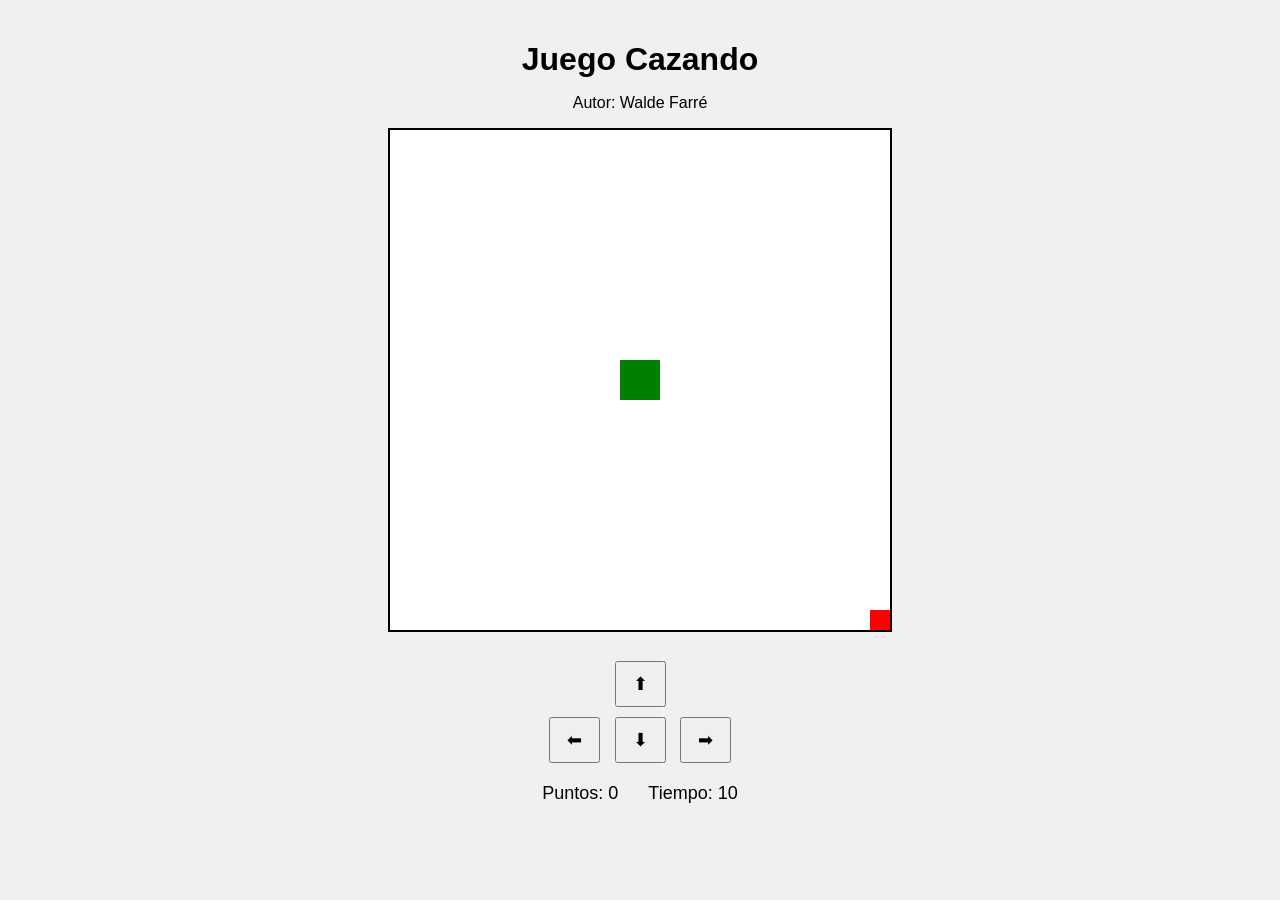
==== cazando.html @ f28639cc "Dibujo y funcion graficarRectangulo() v2 final" ====
<!DOCTYPE html>
<html>
<head>
  <title>Juego Cazando</title>
  <link rel="stylesheet" href="cazando.css">
</head>
<body onload="iniciarJuego()">
 
  <h1>Juego Cazando</h1>
  <p>Autor: Walde Farré</p>
 
  <canvas id="areaJuego" width="500" height="500"></canvas>
 
 
  <div class="controles">
    <button>⬆</button>
    <br>
    <button>⬅</button>
    <button>⬇</button>
    <button>➡</button>
  </div>
 
 
  <div class="panel">
    <span>Puntos: <span id="puntos">0</span></span>
    <span>Tiempo: <span id="tiempo">10</span></span>
  </div>
 
  <p id="mensaje"></p>
 
  <script src="cazando.js"></script>
</body>
</html>
---- cazando.css ----
body {
  text-align: center;
  font-family: Arial, sans-serif;
  background: #f0f0f0;
  margin: 0;
  padding: 20px;
}

h1 {
  margin-bottom: 5px;
}

.panel {
  margin: 15px 0;
  font-size: 18px;
  display: flex;
  justify-content: center;
  gap: 30px;
}

canvas {
  background: white;
  border: 2px solid black;
}

.controles {
  margin-top: 20px;
}

button {
  margin: 5px;
  padding: 10px 16px;
  font-size: 18px;
  cursor: pointer;
}

#mensaje {
  font-size: 20px;
  font-weight: bold;
  color: darkred;
  margin-top: 15px;
}
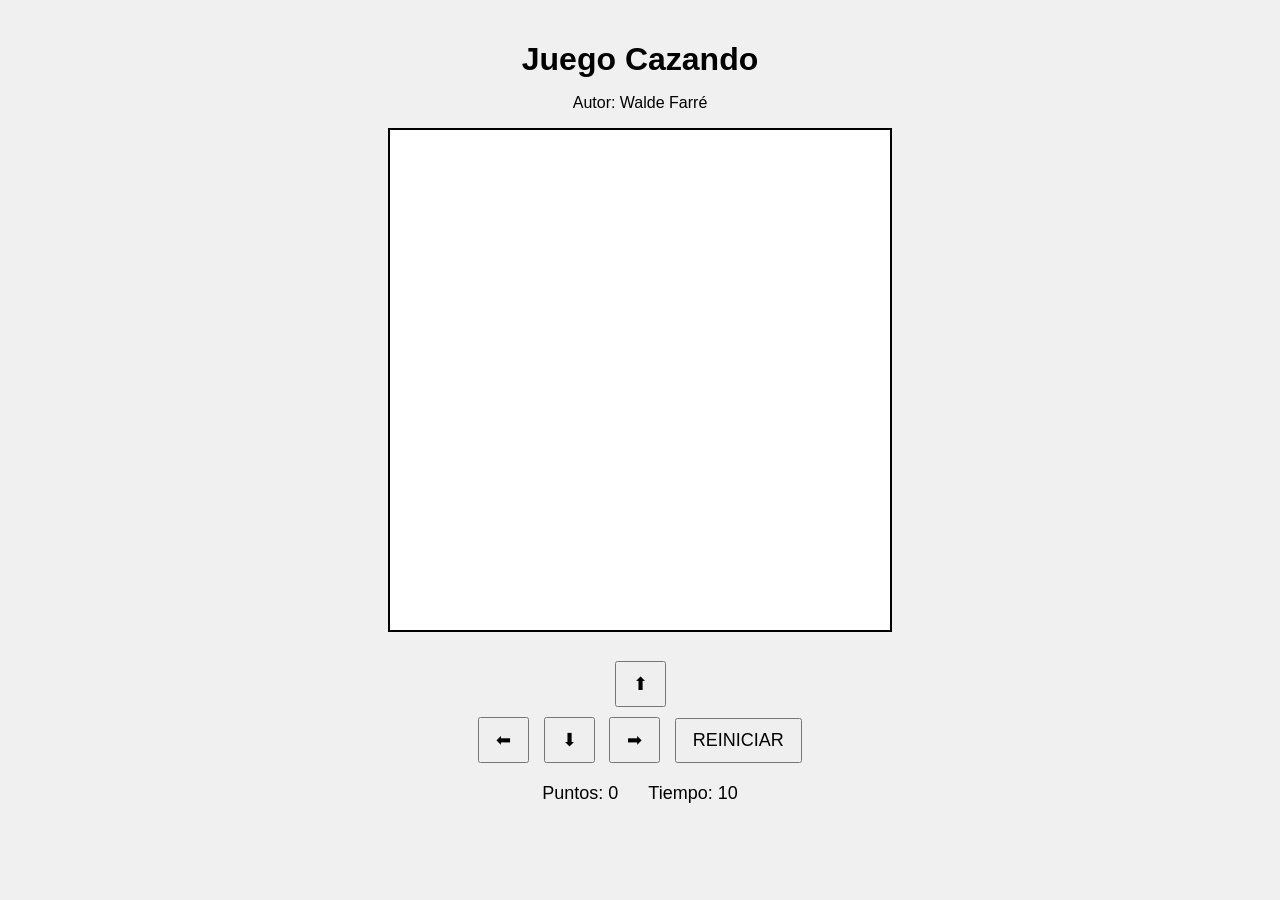
==== commit fe2e1e12: "Agregando boton Reiniciar y su funcion reiniciar, final" ====
--- a/cazando.html
+++ b/cazando.html
@@ -13,11 +13,12 @@
  
  
   <div class="controles">
-    <button>⬆</button>
+    <button onclick="moverArriba()">⬆</button>
     <br>
-    <button>⬅</button>
-    <button>⬇</button>
-    <button>➡</button>
+    <button onclick="moverIzquierda()">⬅</button>
+    <button onclick="moverAbajo()">⬇</button>
+    <button onclick="moverDerecha()">➡</button>
+    <button onclick="reiniciar()">REINICIAR</button>
   </div>
  
  
@@ -29,5 +30,9 @@
   <p id="mensaje"></p>
  
   <script src="cazando.js"></script>
+
+  <script src="utilitarios.js"></script>
+  <script src="cazando.js"></script>
+
 </body>
 </html>
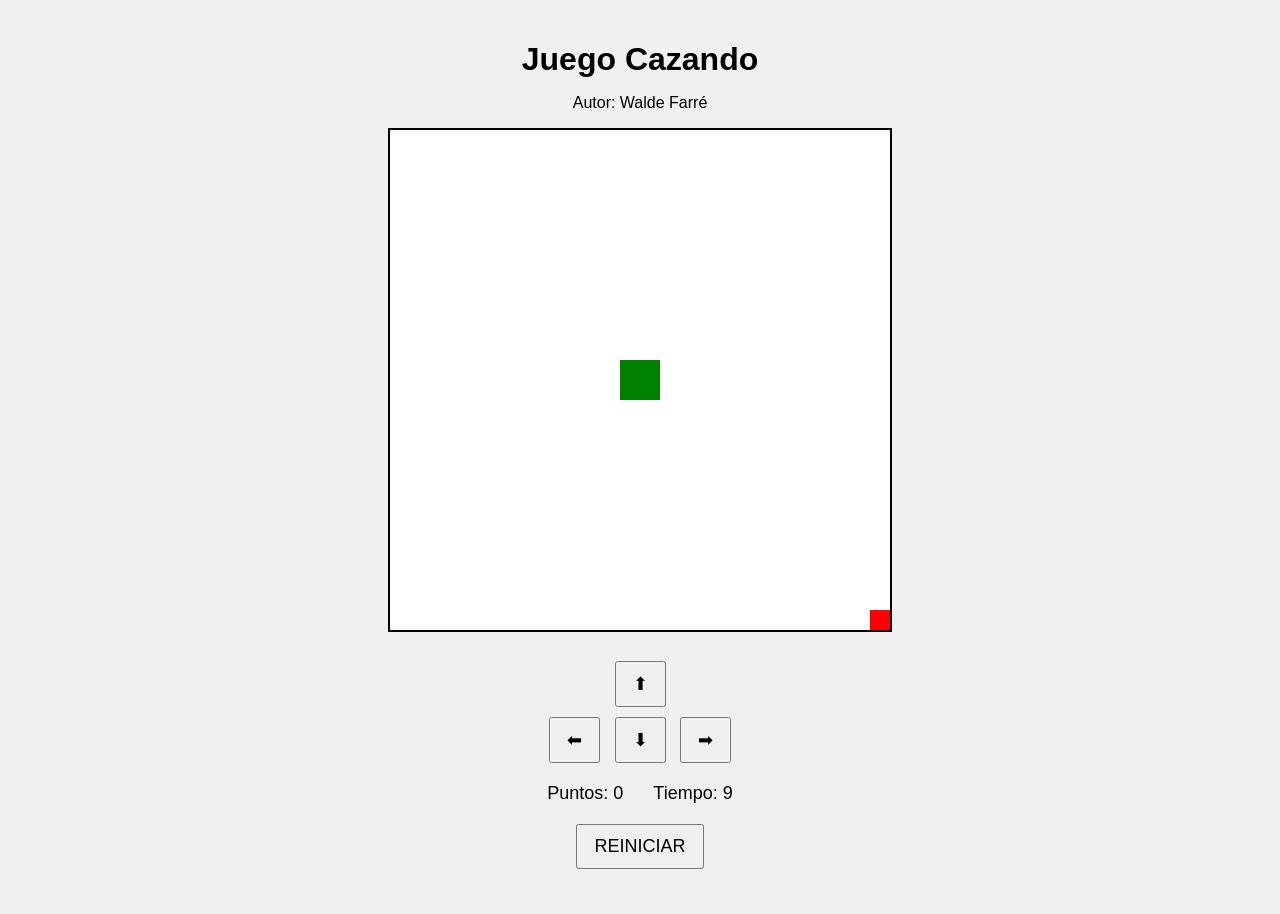
==== commit b3bb2d1a: "reorganización de estructuras en el.js y en el .html, inclusión de utilitarios.js (en base a los vid" ====
--- a/cazando.html
+++ b/cazando.html
@@ -18,7 +18,6 @@
     <button onclick="moverIzquierda()">⬅</button>
     <button onclick="moverAbajo()">⬇</button>
     <button onclick="moverDerecha()">➡</button>
-    <button onclick="reiniciar()">REINICIAR</button>
   </div>
  
  
@@ -27,12 +26,11 @@
     <span>Tiempo: <span id="tiempo">10</span></span>
   </div>
  
+  <button onclick="reiniciar()">REINICIAR</button>
+ 
   <p id="mensaje"></p>
  
-  <script src="cazando.js"></script>
-
   <script src="utilitarios.js"></script>
   <script src="cazando.js"></script>
-
 </body>
 </html>
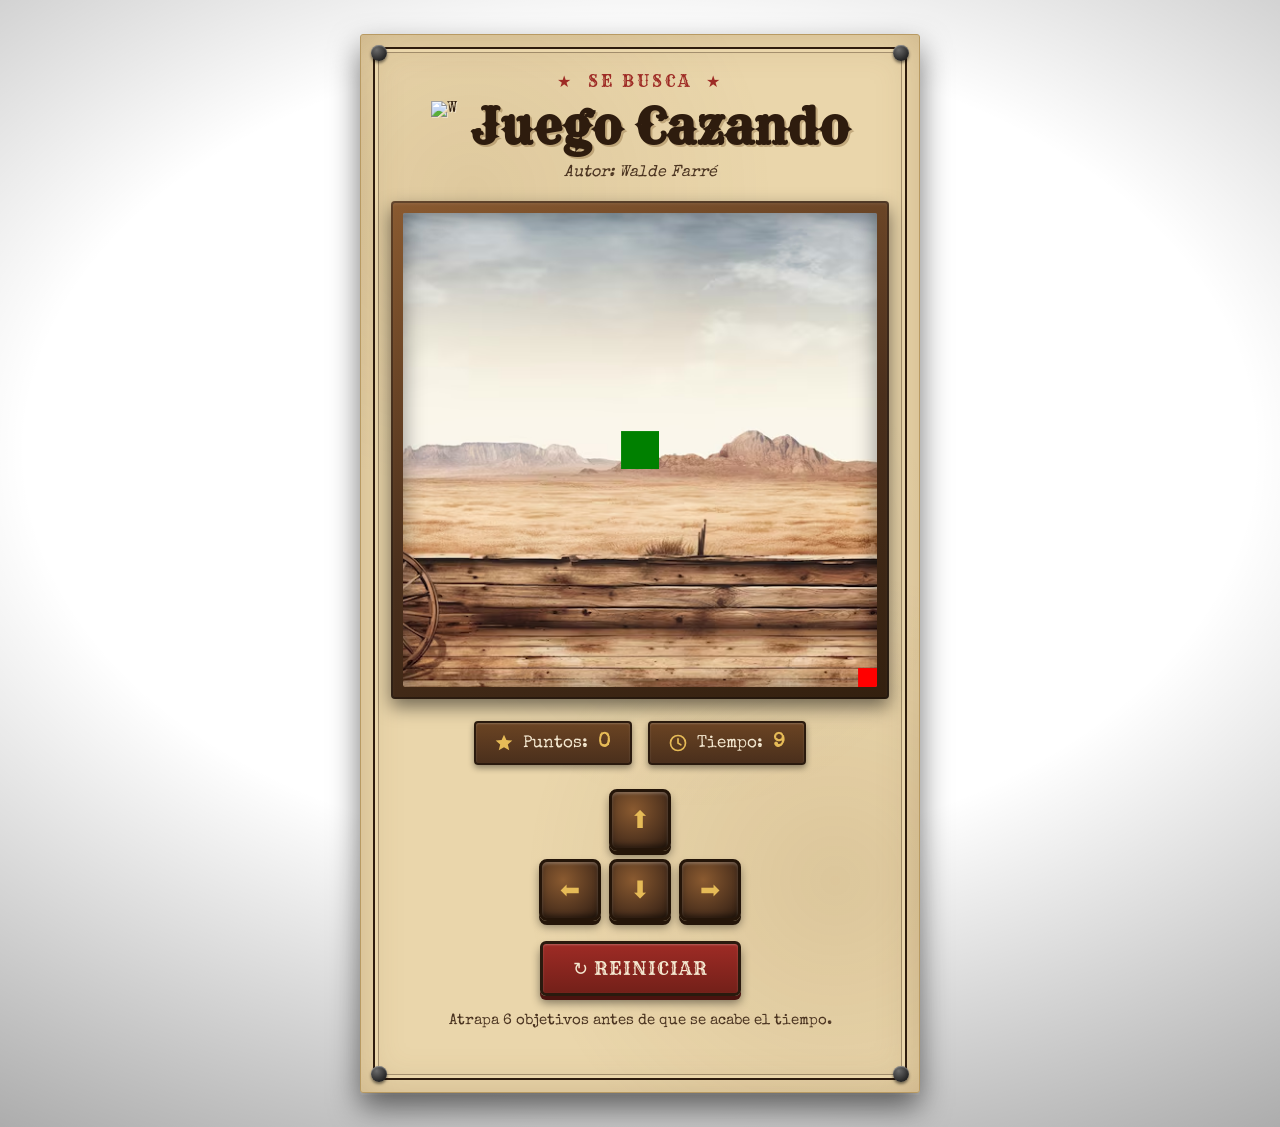
==== commit 0c33d0a4: "Actualizando el .HTML y el .CSS con la mágia de la IA" ====
--- a/cazando.html
+++ b/cazando.html
@@ -1,35 +1,62 @@
 <!DOCTYPE html>
-<html>
+<html lang="es">
 <head>
-  <title>Juego Cazando</title>
+  <meta charset="UTF-8">
+  <meta name="viewport" content="width=device-width, initial-scale=1.0">
+  <title>Juego Cazando · Viejo Oeste</title>
+
+  <link rel="preconnect" href="https://fonts.googleapis.com">
+  <link rel="preconnect" href="https://fonts.gstatic.com" crossorigin>
+  <link href="https://fonts.googleapis.com/css2?family=Rye&family=Special+Elite&display=swap" rel="stylesheet">
+
   <link rel="stylesheet" href="cazando.css">
 </head>
 <body onload="iniciarJuego()">
- 
-  <h1>Juego Cazando</h1>
-  <p>Autor: Walde Farré</p>
- 
-  <canvas id="areaJuego" width="500" height="500"></canvas>
- 
- 
-  <div class="controles">
-    <button onclick="moverArriba()">⬆</button>
-    <br>
-    <button onclick="moverIzquierda()">⬅</button>
-    <button onclick="moverAbajo()">⬇</button>
-    <button onclick="moverDerecha()">➡</button>
-  </div>
- 
- 
-  <div class="panel">
-    <span>Puntos: <span id="puntos">0</span></span>
-    <span>Tiempo: <span id="tiempo">10</span></span>
-  </div>
- 
-  <button onclick="reiniciar()">REINICIAR</button>
- 
-  <p id="mensaje"></p>
- 
+
+  <main class="cartel">
+    <span class="clavo clavo--tl" aria-hidden="true"></span>
+    <span class="clavo clavo--tr" aria-hidden="true"></span>
+    <span class="clavo clavo--bl" aria-hidden="true"></span>
+    <span class="clavo clavo--br" aria-hidden="true"></span>
+
+    <header class="cabecera">
+      <p class="eyebrow">&#9733; &nbsp;SE BUSCA&nbsp; &#9733;</p>
+      <div class="titulo-fila">
+        <img class="emblema" src="W.png" alt="W">
+        <h1>Juego Cazando</h1>
+      </div>
+      <p class="autor">Autor: Walde Farr&eacute;</p>
+    </header>
+
+    <div class="marco-canvas">
+      <canvas id="areaJuego" width="500" height="500"></canvas>
+    </div>
+
+    <div class="panel">
+      <span class="placa placa--puntos">
+        <svg class="ic" viewBox="0 0 24 24" aria-hidden="true"><path d="M12 2l2.9 6.5 7.1.6-5.4 4.7 1.7 7-6.3-3.8-6.3 3.8 1.7-7-5.4-4.7 7.1-.6z"/></svg>
+        Puntos: <span id="puntos">0</span>
+      </span>
+      <span class="placa placa--tiempo">
+        <svg class="ic" viewBox="0 0 24 24" aria-hidden="true"><circle cx="12" cy="12" r="9" fill="none" stroke="currentColor" stroke-width="2"/><path d="M12 7v5l3.5 2.2" fill="none" stroke="currentColor" stroke-width="2" stroke-linecap="round"/></svg>
+        Tiempo: <span id="tiempo">10</span>
+      </span>
+    </div>
+
+    <div class="controles">
+      <button onclick="moverArriba()">&#11014;</button>
+      <br>
+      <button onclick="moverIzquierda()">&#11013;</button>
+      <button onclick="moverAbajo()">&#11015;</button>
+      <button onclick="moverDerecha()">&#10145;</button>
+    </div>
+
+    <button class="btn-reiniciar" onclick="reiniciar()">&#8635; REINICIAR</button>
+
+    <p class="instruccion">Atrapa 6 objetivos antes de que se acabe el tiempo.</p>
+    <p id="mensaje"></p>
+  </main>
+
   <script src="utilitarios.js"></script>
   <script src="cazando.js"></script>
 </body>
--- a/cazando.css
+++ b/cazando.css
@@ -1,42 +1,286 @@
+/* ================================================================
+   JUEGO CAZANDO — edición VIEJO OESTE 🤠
+   Cartel "SE BUSCA" de papel viejo clavado a una pared de tablones
+   (Solo HTML + CSS — el JavaScript no se modifica)
+   ================================================================ */
+
+:root {
+  --papel:      #ead6ab;
+  --papel-osc:  #dcc38f;
+  --madera:     #4a2f1c;
+  --madera-cl:  #6b4423;
+  --madera-luz: #8a5a30;
+  --sepia:      #2e1c0e;
+  --sepia2:     #4a3320;
+  --oro:        #c8912f;
+  --oro-cl:     #e6bb57;
+  --rojo:       #9e2b25;
+  --rojo-osc:   #732019;
+  --crema:      #f4e8d0;
+}
+
+* { box-sizing: border-box; }
+
 body {
+  margin: 0;
+  padding: 34px 16px;
+  min-height: 100vh;
+  display: flex;
+  flex-direction: column;
+  align-items: center;
+  justify-content: center;
   text-align: center;
-  font-family: Arial, sans-serif;
-  background: #f0f0f0;
+  font-family: 'Special Elite', 'Courier New', monospace;
+  color: var(--sepia);
+  /* pared de tablones de madera + viñeta */
+  background:
+    radial-gradient(120% 90% at 50% 40%, transparent 40%, rgba(0,0,0,0.5) 100%),
+    url("madera.png");
+  background-size: cover, 240px 240px;
+  background-repeat: no-repeat, repeat;
+}
+
+/* ================= CARTEL "SE BUSCA" ========================== */
+.cartel {
+  position: relative;
+  width: 100%;
+  max-width: 560px;
+  padding: 30px 30px 34px;
+  background:
+    radial-gradient(circle at 20% 15%, rgba(120,85,40,0.10), transparent 30%),
+    radial-gradient(circle at 85% 80%, rgba(120,85,40,0.12), transparent 32%),
+    radial-gradient(circle at 60% 50%, rgba(150,110,60,0.06), transparent 40%),
+    var(--papel);
+  border: 1px solid #b89a63;
+  border-radius: 3px;
+  box-shadow:
+    inset 0 0 40px rgba(120, 85, 40, 0.25),
+    0 14px 30px rgba(0, 0, 0, 0.55),
+    0 2px 0 rgba(255, 255, 255, 0.15);
+  animation: clavar 0.5s ease-out;
+}
+/* marco de línea interior (típico de los wanted posters) */
+.cartel::before {
+  content: "";
+  position: absolute;
+  inset: 12px;
+  border: 2px solid var(--sepia);
+  border-radius: 2px;
+  box-shadow: inset 0 0 0 3px var(--papel), inset 0 0 0 4px rgba(46,28,14,0.35);
+  pointer-events: none;
+}
+@keyframes clavar {
+  from { opacity: 0; transform: translateY(-10px) rotate(-0.4deg); }
+  to   { opacity: 1; transform: none; }
+}
+
+/* Clavos de hierro en las esquinas */
+.clavo {
+  position: absolute;
+  width: 16px; height: 16px;
+  border-radius: 50%;
+  background: radial-gradient(circle at 35% 30%, #6b6b6b, #2b2b2b 65%, #111);
+  box-shadow: 0 2px 3px rgba(0,0,0,0.5), inset 0 1px 1px rgba(255,255,255,0.35);
+  z-index: 4;
+}
+.clavo--tl { top: 10px; left: 10px; }
+.clavo--tr { top: 10px; right: 10px; }
+.clavo--bl { bottom: 10px; left: 10px; }
+.clavo--br { bottom: 10px; right: 10px; }
+
+/* ================= CABECERA =================================== */
+.cabecera { position: relative; z-index: 1; margin-bottom: 20px; }
+
+.eyebrow {
+  font-family: 'Rye', serif;
+  font-size: clamp(0.8rem, 2.6vw, 1rem);
+  letter-spacing: 3px;
+  color: var(--rojo);
+  margin: 6px 0 10px;
+}
+.titulo-fila {
+  display: flex;
+  align-items: center;
+  justify-content: center;
+  gap: 14px;
+  flex-wrap: wrap;
+}
+.emblema {
+  height: 52px;
+  width: auto;
+  filter: drop-shadow(1px 1px 0 rgba(255,255,255,0.4));
+}
+.cartel h1 {
+  font-family: 'Rye', serif;
+  font-size: clamp(2rem, 7vw, 3rem);
+  line-height: 1;
   margin: 0;
-  padding: 20px;
-}
-
-h1 {
-  margin-bottom: 5px;
-}
-
+  color: var(--sepia);
+  text-shadow: 2px 2px 0 rgba(120,85,40,0.35);
+}
+.autor {
+  font-size: clamp(0.85rem, 2.4vw, 1rem);
+  color: var(--sepia2);
+  margin: 12px 0 0;
+  font-style: italic;
+}
+
+/* ================= MARCO DEL CANVAS =========================== */
+.marco-canvas {
+  position: relative;
+  z-index: 1;
+  padding: 12px;
+  margin: 0 auto;
+  width: fit-content;
+  max-width: 100%;
+  background:
+    linear-gradient(160deg, var(--madera-luz), var(--madera) 55%, #33200f);
+  border-radius: 4px;
+  box-shadow:
+    inset 0 0 0 2px rgba(0,0,0,0.35),
+    inset 0 2px 4px rgba(255,255,255,0.15),
+    0 8px 18px rgba(0,0,0,0.5);
+}
+/* IMPORTANTE: se conserva el id #areaJuego y sus atributos width/height */
+#areaJuego {
+  display: block;
+  width: 100%;
+  max-width: 500px;
+  height: auto;
+  aspect-ratio: 1 / 1;
+  border-radius: 2px;
+  /* la escena del desierto va detrás del gato y la comida (JS usa clearRect) */
+  background: url("viejooeste.png") center / cover no-repeat, #d9c9a8;
+  box-shadow: inset 0 0 22px rgba(0,0,0,0.45);
+}
+
+/* ================= PANEL / PLACAS ============================= */
 .panel {
-  margin: 15px 0;
-  font-size: 18px;
+  position: relative;
+  z-index: 1;
   display: flex;
   justify-content: center;
-  gap: 30px;
-}
-
-canvas {
-  background: white;
-  border: 2px solid black;
-}
-
+  flex-wrap: wrap;
+  gap: 16px;
+  margin: 22px 0 6px;
+}
+.placa {
+  display: inline-flex;
+  align-items: center;
+  gap: 9px;
+  padding: 10px 18px;
+  font-size: clamp(0.9rem, 2.4vw, 1.05rem);
+  color: var(--crema);
+  background: linear-gradient(180deg, var(--madera-cl), var(--madera));
+  border: 2px solid #2a1a0e;
+  border-radius: 4px;
+  box-shadow: inset 0 1px 2px rgba(255,255,255,0.2), 0 3px 6px rgba(0,0,0,0.4);
+}
+.placa .ic { width: 20px; height: 20px; flex-shrink: 0; }
+.placa--puntos .ic { fill: var(--oro-cl); }
+.placa--tiempo .ic { color: var(--oro-cl); }
+.placa #puntos, .placa #tiempo {
+  font-weight: bold;
+  color: var(--oro-cl);
+  font-size: 1.2em;
+  min-width: 1.2ch;
+  display: inline-block;
+}
+
+/* ================= CONTROLES (cruceta) ======================= */
 .controles {
-  margin-top: 20px;
-}
-
-button {
-  margin: 5px;
-  padding: 10px 16px;
-  font-size: 18px;
+  position: relative;
+  z-index: 1;
+  display: grid;
+  grid-template-columns: repeat(3, auto);
+  justify-content: center;
+  gap: 8px;
+  margin: 24px 0 20px;
+}
+.controles br { display: none; }
+.controles button:nth-of-type(1) { grid-column: 2; grid-row: 1; } /* arriba */
+.controles button:nth-of-type(2) { grid-column: 1; grid-row: 2; } /* izquierda */
+.controles button:nth-of-type(3) { grid-column: 2; grid-row: 2; } /* abajo */
+.controles button:nth-of-type(4) { grid-column: 3; grid-row: 2; } /* derecha */
+
+.controles button {
+  width: 62px;
+  height: 62px;
+  font-size: 1.5rem;
+  color: var(--oro-cl);
   cursor: pointer;
-}
-
+  background: radial-gradient(circle at 38% 32%, var(--madera-luz), var(--madera) 70%, #2a1a0e);
+  border: 3px solid #241509;
+  border-radius: 8px;
+  box-shadow:
+    inset 0 2px 3px rgba(255,255,255,0.22),
+    inset 0 -3px 5px rgba(0,0,0,0.4),
+    0 4px 0 #241509,
+    0 6px 8px rgba(0,0,0,0.4);
+  transition: transform 0.08s ease, box-shadow 0.08s ease, filter 0.15s ease;
+}
+.controles button:hover { filter: brightness(1.12); }
+.controles button:active {
+  transform: translateY(4px);
+  box-shadow:
+    inset 0 2px 4px rgba(0,0,0,0.4),
+    0 1px 0 #241509,
+    0 2px 4px rgba(0,0,0,0.4);
+}
+.controles button:focus-visible { outline: 3px solid var(--oro-cl); outline-offset: 3px; }
+
+/* ================= BOTÓN REINICIAR =========================== */
+.btn-reiniciar {
+  position: relative;
+  z-index: 1;
+  font-family: 'Rye', serif;
+  font-size: clamp(0.95rem, 2.6vw, 1.15rem);
+  letter-spacing: 1px;
+  color: var(--crema);
+  cursor: pointer;
+  padding: 13px 30px;
+  background: linear-gradient(180deg, var(--rojo), var(--rojo-osc));
+  border: 3px solid #2a1a0e;
+  border-radius: 6px;
+  box-shadow:
+    inset 0 1px 2px rgba(255,255,255,0.25),
+    0 4px 0 #4a130f,
+    0 7px 10px rgba(0,0,0,0.45);
+  transition: transform 0.08s ease, box-shadow 0.08s ease, filter 0.15s ease;
+}
+.btn-reiniciar:hover { filter: brightness(1.1); }
+.btn-reiniciar:active {
+  transform: translateY(4px);
+  box-shadow: inset 0 2px 4px rgba(0,0,0,0.35), 0 1px 0 #4a130f, 0 2px 5px rgba(0,0,0,0.4);
+}
+.btn-reiniciar:focus-visible { outline: 3px solid var(--oro-cl); outline-offset: 3px; }
+
+/* ================= TEXTOS DE ESTADO ========================== */
+.instruccion {
+  position: relative;
+  z-index: 1;
+  font-size: clamp(0.78rem, 2.2vw, 0.92rem);
+  color: var(--sepia2);
+  margin: 18px 0 0;
+}
 #mensaje {
-  font-size: 20px;
+  position: relative;
+  z-index: 1;
+  font-size: 1.15rem;
   font-weight: bold;
-  color: darkred;
-  margin-top: 15px;
-}+  color: var(--rojo);
+  margin: 8px 0 0;
+  min-height: 1.2em;
+}
+
+/* ================= RESPONSIVE ================================= */
+@media (max-width: 420px) {
+  .cartel { padding: 24px 18px 26px; }
+  .controles button { width: 54px; height: 54px; font-size: 1.3rem; }
+}
+
+/* ================= MENOS MOVIMIENTO ========================== */
+@media (prefers-reduced-motion: reduce) {
+  .cartel { animation: none; }
+  .controles button, .btn-reiniciar { transition: none; }
+}
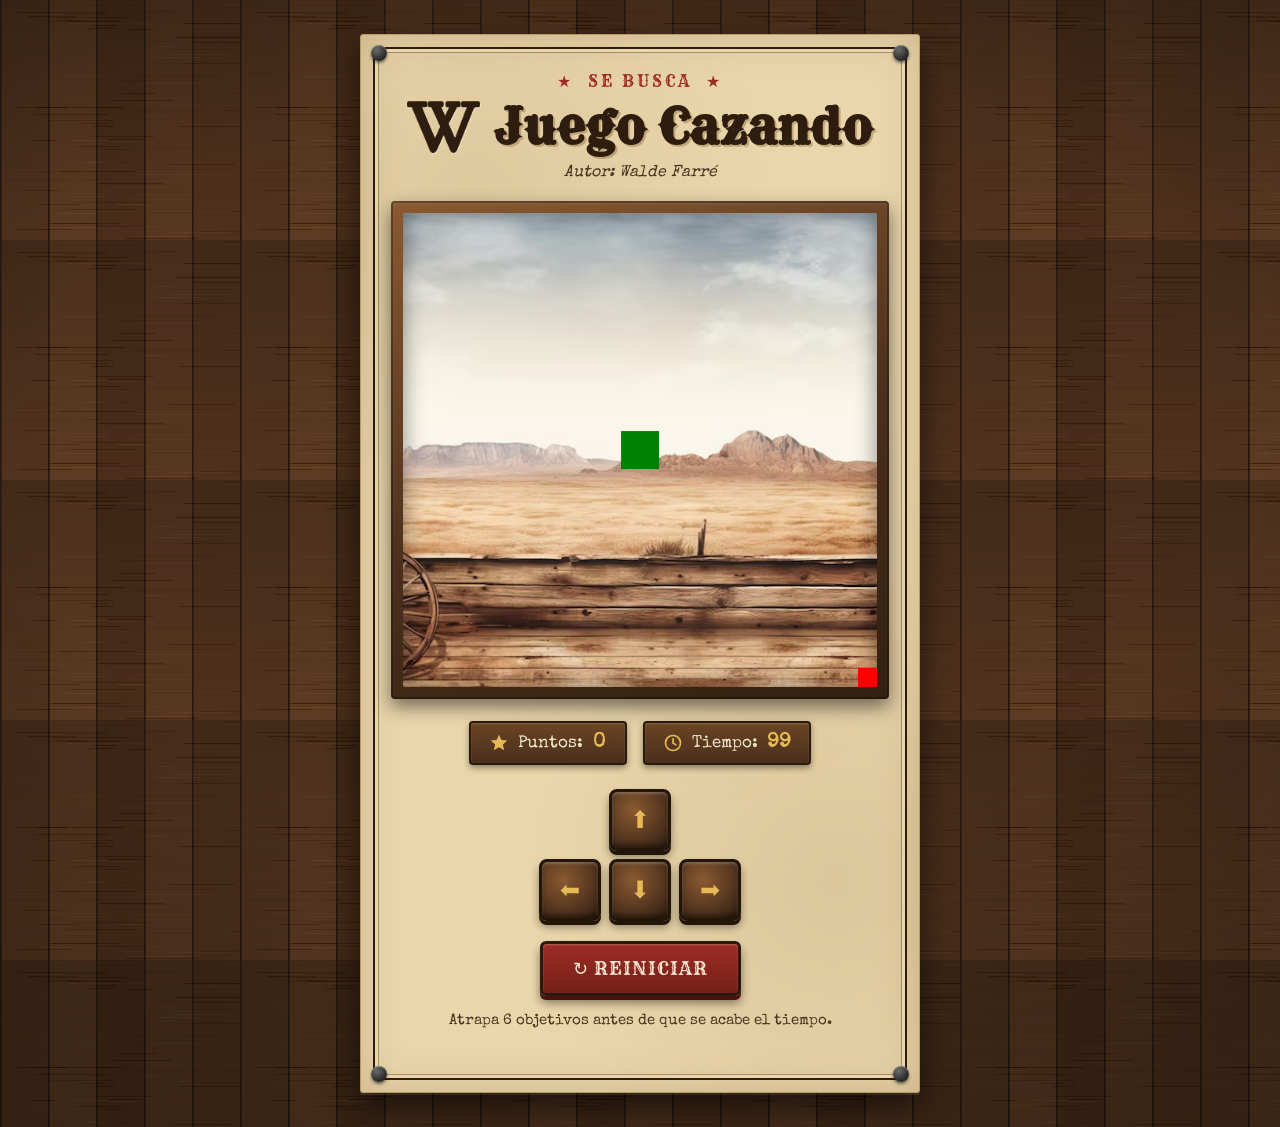
==== commit f29655db: "aumentando tiempo" ====
--- a/cazando.html
+++ b/cazando.html
@@ -39,7 +39,7 @@
       </span>
       <span class="placa placa--tiempo">
         <svg class="ic" viewBox="0 0 24 24" aria-hidden="true"><circle cx="12" cy="12" r="9" fill="none" stroke="currentColor" stroke-width="2"/><path d="M12 7v5l3.5 2.2" fill="none" stroke="currentColor" stroke-width="2" stroke-linecap="round"/></svg>
-        Tiempo: <span id="tiempo">10</span>
+        Tiempo: <span id="tiempo">100</span>
       </span>
     </div>
 
